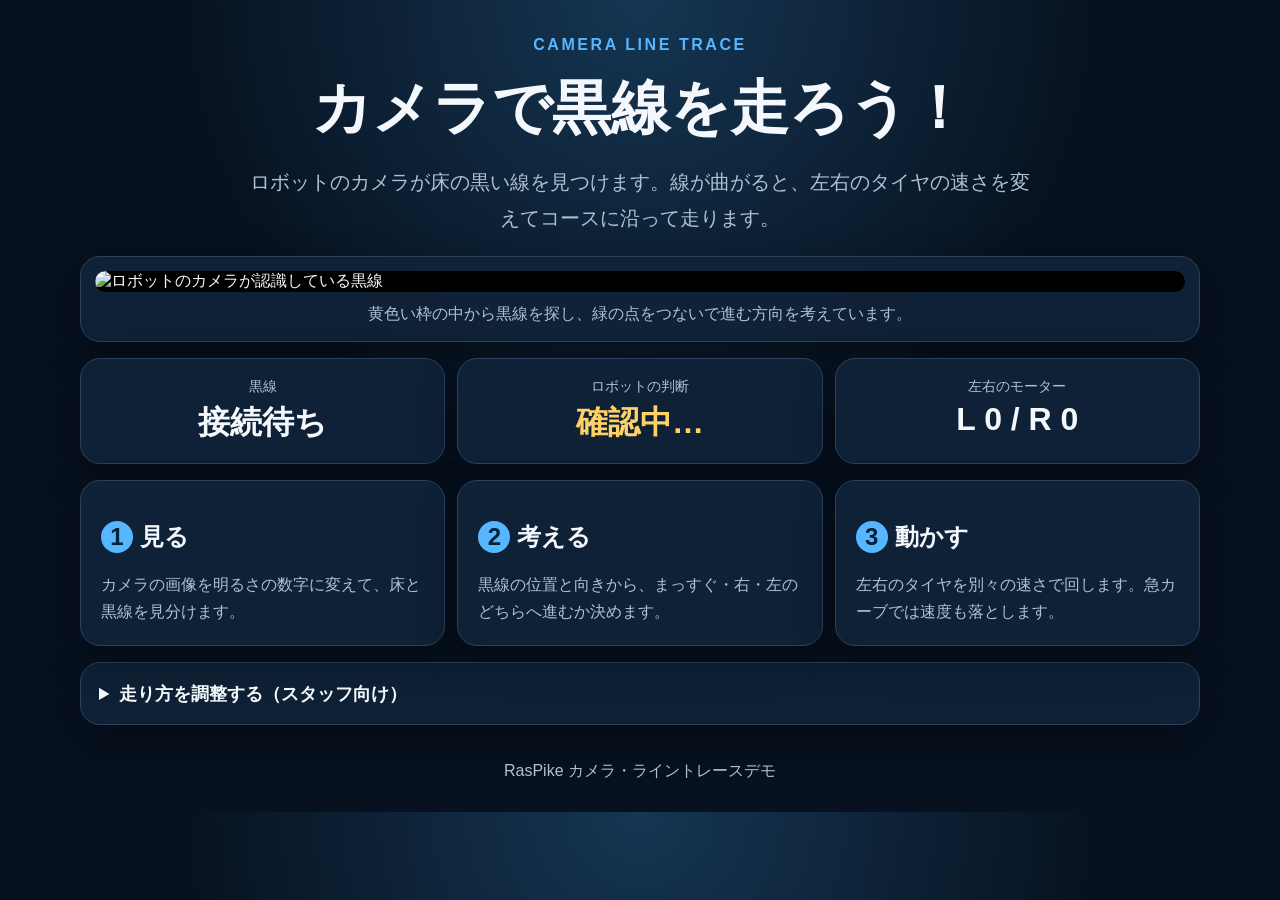
==== vision-server/templates/line_trace.html @ 50ced6d1 "Add web-tunable camera line tracing" ====
<!doctype html>
<html lang="ja">
<head>
  <meta charset="utf-8">
  <meta name="viewport" content="width=device-width, initial-scale=1">
  <title>カメラで黒線を走ろう！</title>
  <style>
    :root { color-scheme: dark; --bg:#07111f; --card:#102238; --line:#29435f; --blue:#56b6ff; --green:#65e6a7; --yellow:#ffd166; --text:#f4f8fc; --muted:#aec1d4; }
    * { box-sizing: border-box; }
    body { margin:0; font-family:"Noto Sans JP","Yu Gothic",sans-serif; background:radial-gradient(circle at top,#153653 0,var(--bg) 45%); color:var(--text); }
    header, main { width:min(1120px,calc(100% - 28px)); margin:auto; }
    header { padding:36px 0 20px; text-align:center; }
    .eyebrow { margin:0; color:var(--blue); font-weight:800; letter-spacing:.16em; }
    h1 { margin:.25em 0; font-size:clamp(2rem,6vw,3.7rem); }
    .lead { max-width:780px; margin:auto; color:var(--muted); font-size:clamp(1rem,2.3vw,1.25rem); line-height:1.8; }
    .card { background:rgba(16,34,56,.94); border:1px solid var(--line); border-radius:20px; box-shadow:0 14px 40px #0005; }
    .camera { padding:14px; overflow:hidden; }
    .camera img { display:block; width:100%; border-radius:13px; background:#000; }
    .camera-note { margin:12px 4px 2px; color:var(--muted); text-align:center; }
    .status { display:grid; grid-template-columns:repeat(3,1fr); gap:12px; margin:16px 0; }
    .metric { padding:18px; text-align:center; }
    .metric span { display:block; color:var(--muted); font-size:.9rem; }
    .metric strong { display:block; margin-top:5px; font-size:clamp(1.25rem,3vw,2rem); }
    #direction { color:var(--yellow); }
    #line-state.found { color:var(--green); }
    #line-state.lost { color:#ff8585; }
    .story { display:grid; grid-template-columns:repeat(3,1fr); gap:12px; margin:16px 0; }
    .step { padding:20px; }
    .step b { display:inline-grid; place-items:center; width:32px; height:32px; margin-right:7px; border-radius:50%; background:var(--blue); color:#042038; }
    .step p { color:var(--muted); line-height:1.65; margin-bottom:0; }
    details { margin:16px 0 36px; padding:18px; }
    summary { cursor:pointer; font-size:1.15rem; font-weight:800; }
    .help { color:var(--muted); line-height:1.65; }
    .controls { display:grid; grid-template-columns:repeat(2,minmax(0,1fr)); gap:14px; margin-top:18px; }
    label { display:grid; gap:6px; color:var(--muted); }
    label span { color:var(--text); font-weight:700; }
    input { width:100%; padding:11px; border:1px solid var(--line); border-radius:9px; background:#071526; color:var(--text); font-size:1rem; }
    button { margin-top:17px; padding:12px 24px; border:0; border-radius:10px; background:var(--blue); color:#042038; font-size:1rem; font-weight:800; cursor:pointer; }
    #message { display:inline-block; margin-left:12px; color:var(--green); }
    footer { padding:0 0 30px; color:var(--muted); text-align:center; }
    @media (max-width:700px) { .status,.story { grid-template-columns:1fr; } .controls { grid-template-columns:1fr; } }
  </style>
</head>
<body>
  <header>
    <p class="eyebrow">CAMERA LINE TRACE</p>
    <h1>カメラで黒線を走ろう！</h1>
    <p class="lead">ロボットのカメラが床の黒い線を見つけます。線が曲がると、左右のタイヤの速さを変えてコースに沿って走ります。</p>
  </header>
  <main>
    <section class="camera card" aria-label="カメラが見ている映像">
      <img src="/video" alt="ロボットのカメラが認識している黒線">
      <p class="camera-note">黄色い枠の中から黒線を探し、緑の点をつないで進む方向を考えています。</p>
    </section>

    <section class="status" aria-label="現在の判断">
      <div class="metric card"><span>黒線</span><strong id="line-state">確認中…</strong></div>
      <div class="metric card"><span>ロボットの判断</span><strong id="direction">確認中…</strong></div>
      <div class="metric card"><span>左右のモーター</span><strong id="motors">L 0 / R 0</strong></div>
    </section>

    <section class="story" aria-label="仕組み">
      <article class="step card"><h2><b>1</b>見る</h2><p>カメラの画像を明るさの数字に変えて、床と黒線を見分けます。</p></article>
      <article class="step card"><h2><b>2</b>考える</h2><p>黒線の位置と向きから、まっすぐ・右・左のどちらへ進むか決めます。</p></article>
      <article class="step card"><h2><b>3</b>動かす</h2><p>左右のタイヤを別々の速さで回します。急カーブでは速度も落とします。</p></article>
    </section>

    <details class="card">
      <summary>走り方を調整する（スタッフ向け）</summary>
      <p class="help">会場の明るさやコースに合わせる設定です。値を変えたら「設定を保存」を押してください。</p>
      <form id="settings-form">
        <div class="controls">
          <label><span>黒色の明るさ</span>実物の黒線に近い値（0～254）<input name="black_value" type="number" min="0" max="254" required></label>
          <label><span>白色の明るさ</span>実物の床に近い値（1～255）<input name="white_value" type="number" min="1" max="255" required></label>
          <label><span>線の向きを重視する強さ</span>大きいほどカーブへ早く反応<input name="vector_gain" type="number" min="0" max="4" step="0.05" required></label>
          <label><span>直線の速さ</span>まっすぐな場所での基本速度<input name="straight_speed" type="number" min="0" max="100" required></label>
          <label><span>カーブの速さ</span>急カーブでの基本速度<input name="curve_speed" type="number" min="0" max="100" required></label>
          <label><span>曲がる強さ</span>左右モーターの速度差<input name="turn_gain" type="number" min="0" max="100" step="0.5" required></label>
        </div>
        <button type="submit">設定を保存</button><span id="message" role="status"></span>
      </form>
    </details>
  </main>
  <footer>RasPike カメラ・ライントレースデモ</footer>
  <script>
    const form=document.querySelector('#settings-form'), message=document.querySelector('#message');
    async function loadSettings(){const values=await(await fetch('/settings')).json();Object.entries(values).forEach(([name,value])=>{if(form.elements[name])form.elements[name].value=value})}
    form.addEventListener('submit',async event=>{event.preventDefault();message.textContent='保存中…';const response=await fetch('/settings',{method:'POST',headers:{'Content-Type':'application/json'},body:JSON.stringify(Object.fromEntries(new FormData(form)))});const result=await response.json();message.textContent=response.ok?'保存しました':result.error;if(response.ok)loadSettings()});
    function direction(steering,confidence){if(confidence<=0)return'停止';if(steering>0.18)return'右へ曲がる →';if(steering<-.18)return'← 左へ曲がる';return'まっすぐ ↑'}
    async function refreshStatus(){try{const s=await(await fetch('/status')).json();const found=s.confidence>0;const line=document.querySelector('#line-state');line.textContent=found?'見つけた！':'見失いました';line.className=found?'found':'lost';document.querySelector('#direction').textContent=direction(s.steering,s.confidence);document.querySelector('#motors').textContent=`L ${s.left_pwm} / R ${s.right_pwm}`}catch(_){document.querySelector('#line-state').textContent='接続待ち'}}
    loadSettings();refreshStatus();setInterval(refreshStatus,500);
  </script>
</body>
</html>
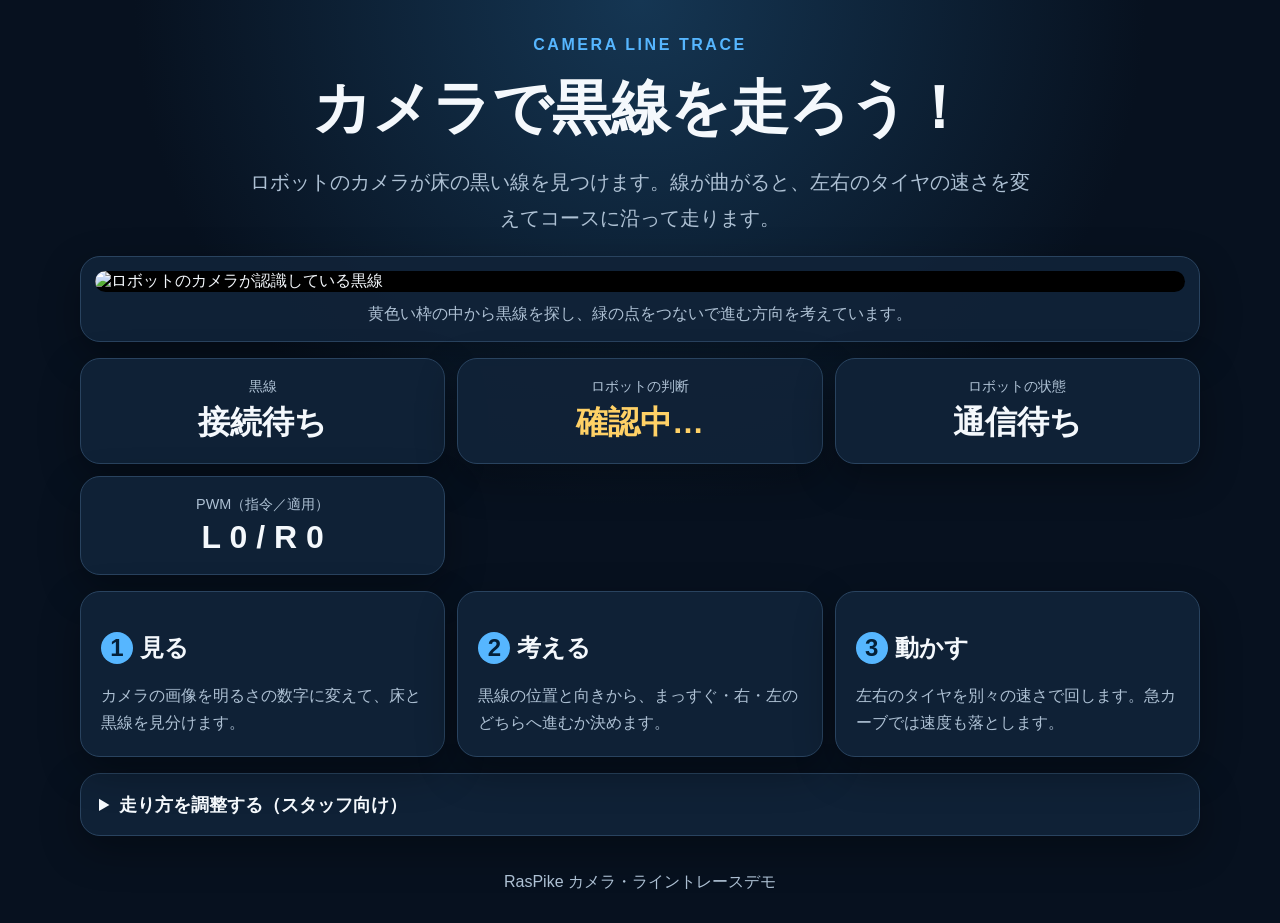
==== commit a591b8e4: "Add configurable RGB emergency stop" ====
--- a/vision-server/templates/line_trace.html
+++ b/vision-server/templates/line_trace.html
@@ -56,7 +56,8 @@
     <section class="status" aria-label="現在の判断">
       <div class="metric card"><span>黒線</span><strong id="line-state">確認中…</strong></div>
       <div class="metric card"><span>ロボットの判断</span><strong id="direction">確認中…</strong></div>
-      <div class="metric card"><span>左右のモーター</span><strong id="motors">L 0 / R 0</strong></div>
+      <div class="metric card"><span>ロボットの状態</span><strong id="robot-state">通信待ち</strong></div>
+      <div class="metric card"><span>PWM（指令／適用）</span><strong id="motors">L 0 / R 0</strong></div>
     </section>
 
     <section class="story" aria-label="仕組み">
@@ -87,7 +88,8 @@
     async function loadSettings(){const values=await(await fetch('/settings')).json();Object.entries(values).forEach(([name,value])=>{if(form.elements[name])form.elements[name].value=value})}
     form.addEventListener('submit',async event=>{event.preventDefault();message.textContent='保存中…';const response=await fetch('/settings',{method:'POST',headers:{'Content-Type':'application/json'},body:JSON.stringify(Object.fromEntries(new FormData(form)))});const result=await response.json();message.textContent=response.ok?'保存しました':result.error;if(response.ok)loadSettings()});
     function direction(steering,confidence){if(confidence<=0)return'停止';if(steering>0.18)return'右へ曲がる →';if(steering<-.18)return'← 左へ曲がる';return'まっすぐ ↑'}
-    async function refreshStatus(){try{const s=await(await fetch('/status')).json();const found=s.confidence>0;const line=document.querySelector('#line-state');line.textContent=found?'見つけた！':'見失いました';line.className=found?'found':'lost';document.querySelector('#direction').textContent=direction(s.steering,s.confidence);document.querySelector('#motors').textContent=`L ${s.left_pwm} / R ${s.right_pwm}`}catch(_){document.querySelector('#line-state').textContent='接続待ち'}}
+    function robotState(s){if(!s.robot_status_fresh)return'通信待ち';if(s.control_enabled===false)return'フォースセンサー待機';if(s.emergency_stop)return'緊急停止中';return'走行中'}
+    async function refreshStatus(){try{const s=await(await fetch('/status')).json();const found=s.confidence>0;const line=document.querySelector('#line-state');line.textContent=found?'見つけた！':'見失いました';line.className=found?'found':'lost';document.querySelector('#direction').textContent=direction(s.steering,s.confidence);document.querySelector('#robot-state').textContent=robotState(s);const applied=s.robot_status_fresh?`L ${s.robot_left_pwm} / R ${s.robot_right_pwm}`:'通信待ち';document.querySelector('#motors').textContent=`L ${s.left_pwm} / R ${s.right_pwm} ／ ${applied}`}catch(_){document.querySelector('#line-state').textContent='接続待ち'}}
     loadSettings();refreshStatus();setInterval(refreshStatus,500);
   </script>
 </body>
